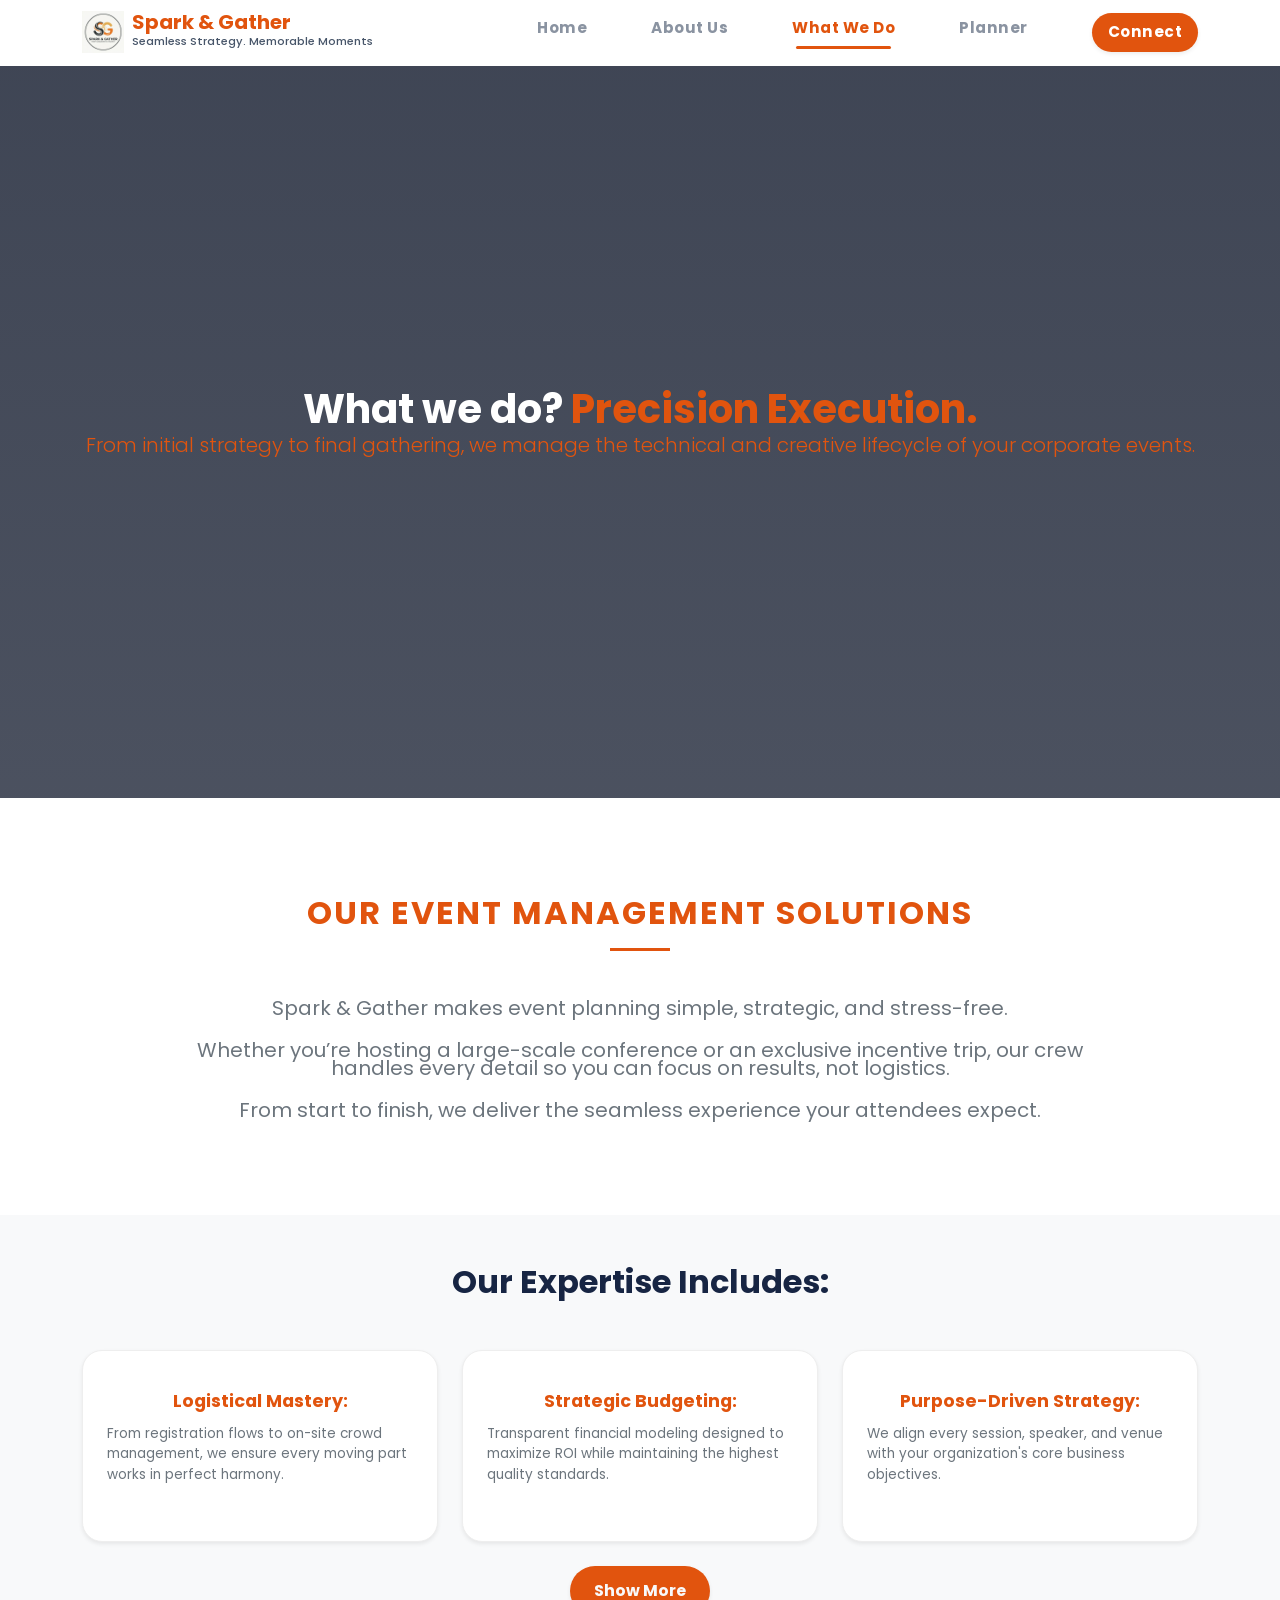
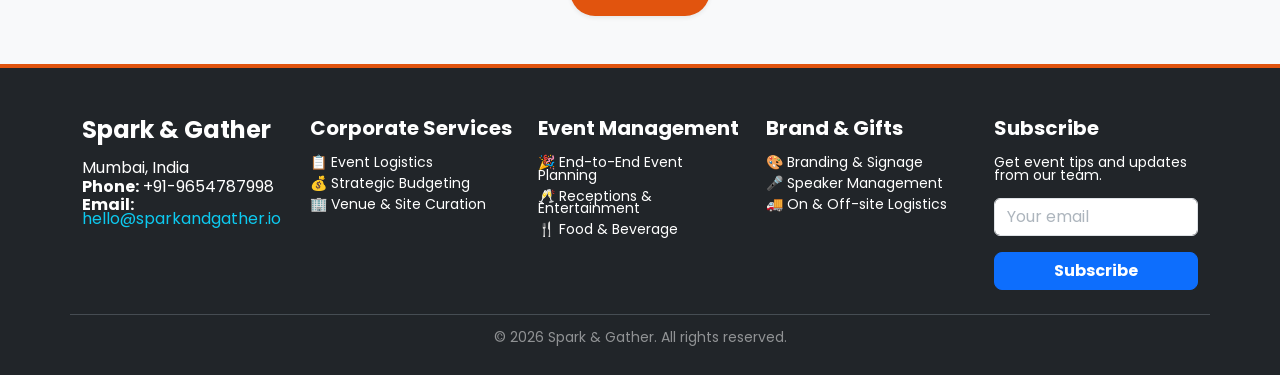
==== services.html @ eb707bdb "Add files via upload" ====
<!DOCTYPE html>
<html lang="en">
<head>
    <meta charset="UTF-8">
    <meta name="viewport" content="width=device-width, initial-scale=1">
    <title>What We Do | Our Services</title>
    <link href="https://cdn.jsdelivr.net/npm/bootstrap@5.3.2/dist/css/bootstrap.min.css" rel="stylesheet">
    <link href="https://fonts.googleapis.com/css2?family=Poppins:wght@300;400;600;700&display=swap" rel="stylesheet">
    <link rel="stylesheet" href="style.css">

    <style>
        /* What We Do page - Hero Section */
        .services-hero {
            background: linear-gradient(rgba(15, 23, 42, 0.8), rgba(15, 23, 42, 0.75)), 
                        url('https://images.unsplash.com/photo-1454165804606-c3d57bc86b40?q=80&w=1170?auto=format&fit=crop&w=1600&q=80') !important;
            background-size: cover;
            background-position: center;
            background-attachment: fixed;
            height: 82vh;
            min-height: 500px; 
            margin-top: 0;
            width: 100%;
            display: flex;
            align-items: center;
            justify-content: center;
        }
        body { padding-top: 60px; }
        .service-card {
            transition: transform 0.3s ease;
            border: 1px solid #eee !important; }
        .service-card:hover {
            transform: translateY(-5px); }

        .extra-card {
            display: none; }

        .extra-card.show {
            display: block;  }
    </style>
</head>

<body>
<nav id="navbar" class="navbar navbar-expand-lg navbar-light fixed-top">
    <div class="container">
        <a class="navbar-brand d-flex align-items-center gap-2" href="index.html">
            <img src="./spark_logo.jpg" alt="Spark & Gather Logo" class="navbar-logo">
                <div class="brand-wrapper" >
                    <span class="fw-bold text-warning py-1">Spark & Gather</span><br>
                    <p class="brand-text py-1">Seamless Strategy. Memorable Moments</p>
                </div>
        </a>

        <button class="navbar-toggler border-0"
                type="button"
                data-bs-toggle="collapse"
                data-bs-target="#navMenu"
                aria-controls="navMenu"
                aria-expanded="false"
                aria-label="Toggle navigation">
            <span class="navbar-toggler-icon"></span>
        </button>

        <div class="collapse navbar-collapse" id="navMenu">
            <ul class="navbar-nav ms-auto text-center">
                <li class="nav-item"><a class="nav-link px-3" href="index.html">Home</a></li>
                <li class="nav-item"><a class="nav-link px-3" href="about.html">About Us</a></li>
                <li class="nav-item"><a class="nav-link active px-3" href="services.html">What We Do</a></li>
                <li class="nav-item"><a class="nav-link px-3" href="planner.html">Planner</a></li>
                <li class="nav-item">
                    <a class="nav-link btn btn-warning text-dark fw-bold ms-lg-3 px-3 rounded-pill shadow-sm"
                       href="contact.html">Connect</a>
                </li>
            </ul>
        </div>
    </div>
</nav>

<section class="services-hero d-flex align-items-center justify-content-center text-white">
    <div class="container text-center">
        <h1 class="display-6 fw-bold animate__animated animate__fadeInUp">What we do? 
        <span class="text-warning"> Precision Execution.</span>
        <p class="lead animate__animated animate__delay-1s text-warning">From initial strategy to final gathering, we manage the technical and creative lifecycle of your corporate events.</p>
        </h1>
    </div>
</section>
    
<section class="py-5 bg-white">
    <div class="container py-lg-5">
        <div class="row justify-content-center text-center">
            <div class="col-lg-10 reveal">
                <h2 class="text-warning fw-bold text-uppercase mb-3" style="letter-spacing: 2px;">Our Event Management Solutions</h2>
                <div class="mx-auto bg-warning mb-5" style="height: 3px; width: 60px;"></div>
                
                <p class="fs-5 text-secondary leading-relaxed mb-4">
                    Spark & Gather makes event planning simple, strategic, and stress-free. 
                </p>
                <p class="fs-5 text-secondary leading-relaxed mb-4">
                    Whether you’re hosting a large-scale conference or an exclusive incentive trip, our crew handles every detail so you can focus on results, not logistics. 
                </p>
                <p class="fs-5 text-secondary leading-relaxed mb-0">
                    From start to finish, we deliver the seamless experience your attendees expect.
                </p>
            </div>
        </div>
    </div>
</section>

<section class="py-5 bg-light">
    <div class="container">
        <div class="text-center mb-5 reveal">
            <h2 class="fw-bold">Our Expertise Includes:</h2>
        </div>
        
        <div class="row g-4" id="cardcontainer">
            <div class="col-md-6 col-lg-4">
                <div class="card service-card shadow-sm p-4 h-100">
                    <h5 class="fw-bold text-warning">Logistical Mastery:</h5>
                    <p class="small text-secondary">From registration flows to on-site crowd management, we ensure every moving part works in perfect harmony.</p>
                </div>
            </div>
          
            <div class="col-md-6 col-lg-4">
                <div class="card service-card shadow-sm p-4 h-100">
                    <h5 class="fw-bold text-warning">Strategic Budgeting: </h5>
                    <p class="small text-secondary">Transparent financial modeling designed to maximize ROI while maintaining the highest quality standards.</p>
                </div>
            </div>

            <div class="col-md-6 col-lg-4">
                <div class="card service-card shadow-sm p-4 h-100">
                    <h5 class="fw-bold text-warning">Purpose-Driven Strategy:</h5>
                    <p class="small text-secondary">We align every session, speaker, and venue with your organization's core business objectives.</p>
                </div>
            </div>

            <div class="col-md-6 col-lg-4 extra-card">
                <div class="card service-card shadow-sm p-4 h-100">
                    <h5 class="fw-bold text-warning">Venue & Site Curation:</h5>
                    <p class="small text-secondary">We discover and negotiate the ideal locations that match your brand’s aesthetic and logistical needs.</p>
                </div>
            </div>

            <div class="col-md-6 col-lg-4 extra-card">
                <div class="card service-card shadow-sm p-4 h-100">
                    <h5 class="fw-bold text-warning">Receptions & Experience:</h5>
                    <p class="small text-secondary">From sophisticated galas to high-impact networking, we ensure precision through curated entertainment.</p>
                </div>
            </div>

            <div class="col-md-6 col-lg-4 extra-card">
                <div class="card service-card shadow-sm p-4 h-100">
                    <h5 class="fw-bold text-warning">Branding & Signage:</h5>
                    <p class="small text-secondary">Creative services including stage design, motion graphics, and environmental branding to enhance the attendee journey.</p>
                </div>
            </div>

            <div class="col-md-6 col-lg-4 extra-card">
                <div class="card service-card shadow-sm p-4 h-100">
                    <h5 class="fw-bold text-warning">Speaker & Talent Sourcing:</h5>
                    <p class="small text-secondary">We connect you with industry leaders and diverse voices to amplify your event’s credibility.</p>
                </div>
            </div>


            <div class="col-md-6 col-lg-4 extra-card">
                <div class="card service-card shadow-sm p-4 h-100">
                    <h5 class="fw-bold text-warning">Culinary Management:</h5>
                    <p class="small text-secondary">Exceptional food and beverage quality paired with operational efficiency and cost control.</p>
                </div>
            </div>

        </div>
        <div class="text-center mt-4">
                <button id="toggleBtn" class="btn-glow fw-bold text-light rounded-pill shadow-sm px-4">Show More</button>
            </div>
</section>

<!-- Footer Section -->
<footer class="bg-dark text-white pt-5 pb-3">
    <div class="container">
        <div class="row gy-5">

            <!-- Column 1 -->
            <div class="col-lg">
                <h4 class="fw-bold mb-3">Spark & Gather</h4>
                <p class="mb-1">Mumbai, India</p>
                <p class="mb-1"><strong>Phone:</strong> +91-9654787998</p>
                <p class="mb-0">
                    <strong>Email:</strong>
                    <a href="mailto:hello@sparkandgather.io" class="text-decoration-none text-info">hello@sparkandgather.io</a>
                </p>
            </div>
             <!-- Column 2 -->
            <div class="col-lg">
                <h5 class="fw-bold mb-3">Corporate Services</h5>
                <ul class="list-unstyled small">
                    <li class="mb-2">📋 Event Logistics</li>
                    <li class="mb-2">💰 Strategic Budgeting</li>
                    <li class="mb-2">🏢 Venue & Site Curation</li>
                </ul>
            </div>           
            <!-- Column 3 -->
            <div class="col-lg">
                <h5 class="fw-bold mb-3">Event Management</h5>
                <ul class="list-unstyled small">
                    <li class="mb-2">🎉 End-to-End Event Planning</li>
                    <li class="mb-2">🥂 Receptions & Entertainment</li>
                    <li class="mb-2">🍴 Food & Beverage</li>
                </ul>
            </div>
            <!-- Column 4 -->
            <div class="col-lg">
                <h5 class="fw-bold mb-3">Brand & Gifts</h5>
                <ul class="list-unstyled small fs-8">
                    <li class="mb-2">🎨 Branding & Signage</li>
                    <li class="mb-2">🎤 Speaker Management</li>
                    <li class="mb-2">🚚 On & Off-site Logistics</li>
                </ul>
            </div>
            <!-- Column 5 -->
            <div class="col-lg">
                <h5 class="fw-bold mb-3">Subscribe</h5>
                <p class="small">Get event tips and updates from our team.</p>
                <form id="subscribeForm">
                    <input type="hidden" name="access_key" value="70c55c6e-e830-4277-8eca-824af865ee5a">
                    <input type="hidden" name="subject" value="New Newsletter Subscription">
                    <div class="mb-3">
                        <input type="email" name="email" class="form-control" placeholder="Your email" required>
                    </div>
                    <button type="submit" class="btn btn-primary w-100 fw-bold rounded-3">Subscribe</button>
                </form>

                <div id="subscribeSuccess" class="alert alert-success mt-3 d-none">✅ Thank you for subscribing!
</div>
</div>
         <!-- Bottom Line -->
        <p class="text-center opacity-50 mt-4 pt-3 border-top border-secondary small">
            © 2026 Spark & Gather. All rights reserved.
        </p>
</footer>

<script src="https://cdn.jsdelivr.net/npm/bootstrap@5.3.2/dist/js/bootstrap.bundle.min.js"></script>
<script>
    // Reveal animation logic
    const reveal = () => {
        const reveals = document.querySelectorAll(".reveal");
        reveals.forEach(el => {
            let windowHeight = window.innerHeight;
            let elementTop = el.getBoundingClientRect().top;
            if (elementTop < windowHeight - 100) el.classList.add("active");
        });
    }
    window.addEventListener("scroll", reveal);
    window.onload = reveal;

    // Navbar scroll logic
    window.onscroll = () => {
        const nav = document.querySelector('#navbar');
        if (window.scrollY > 50) nav.classList.add('scrolled');
        else nav.classList.remove('scrolled');
    };

    // Show More/Less toggle logic
    const toggleBtn = document.getElementById("toggleBtn");
    const extraCards = document.querySelectorAll(".extra-card");

    toggleBtn.addEventListener("click", function () {
        extraCards.forEach(card => {
            card.classList.toggle("show");
        })

        if (toggleBtn.textContent === "Show More") {
            toggleBtn.textContent = "Show Less";
        } else {
            toggleBtn.textContent = "Show More";
        }
    });

    // Thank you for subscribing logic
    document.addEventListener("DOMContentLoaded", function() {
    const form = document.getElementById("subscribeForm");
    form.addEventListener("submit", async function(e) {
        e.preventDefault();
        const formData = new FormData(form);
        try {
            const response = await fetch("https://api.web3forms.com/submit", {
                method: "POST",
                body: formData
            });
            const result = await response.json();
            if (result.success) {
                document.getElementById("subscribeSuccess").classList.remove("d-none");
                form.reset();
            } else {
                alert("Something went wrong.");
            }
        } catch (error) {
            alert("Submission failed.");
        }
    });
    });
    
</script>

</body>
</html>
---- style.css ----
:root {
    --primary-dark: #172543;
    --accent-goldbrown: #e1540e;
    --text-gray: #475569;
    --white: #ffffff;
}

body {
    font-family: 'Poppins', sans-serif;
    color: var(--primary-dark);
    line-height: 0.9;
}

        /* Placeholder color */
.form-control::placeholder {
    color: #adb5bd;   /* Bootstrap grey */
    opacity: 1;  
}

.text-warning { color: var(--accent-goldbrown) !important; }
.btn-outline-warning { border-color: var(--accent-goldbrown) !important; color: var(--accent-goldbrown) !important; }
.btn-outline-warning:hover {
    background: var(--accent-goldbrown) !important;
    color: var(--white) !important;
    border-color: var(--accent-goldbrown) !important;
}
.bg-warning { background: var(--accent-goldbrown) !important; color: var(--white) !important; }

#navbar {
    position: fixed;
    top: 3;
    left: 2;
    width: 100%;
    background: var(--white);
    padding: 0.4rem 0;
    z-index: 1000;
    border-bottom: 1px solid #e5e7eb;
}

#navbar .container {
    display: flex;
    justify-content: space-between;
    align-items: center;
    border-color: var(--accent-goldbrown);
}

/* Navigation List */
#navbar ul {
    list-style: none;
    display: flex;
    gap: 2rem;
    margin: 0;
    padding: 0;
}

/* Nav Links */
#navbar ul li a {
    text-decoration: none;
    font-size: 0.95rem;
    font-weight: 700;
    color: #8a93a1;
}

.nav-link:hover {
    color: var(--accent-goldbrown) !important;
}

/* Active link underline */
.nav-link.active {
    color: var(--accent-goldbrown) !important;
    font-weight: 600;
    position: relative;
}

.nav-link.active::after {
    content: '';
    position: absolute;
    width: 70%;
    height: 3px;
    bottom: -6px;
    left: 15%;
    background-color: var(--accent-goldbrown);
    border-radius: 3px;
}

/* Logo */
.navbar-logo {
    height: 42px;
    width: auto;
    object-fit: contain;
    transition: 0.3s ease;
} 

.navbar-logo:hover {
    transform: scale(1.1);
}

.brand-text {
    font-size: 0.7rem;  
    font-weight: 500;
    color: var(--text-gray);
    margin: 0;
    line-height: 1.2;
}

.nav-link.btn-warning {
    background-color: var(--accent-goldbrown) !important;
    border-color: var(--accent-goldbrown) !important;
    color: var(--white) !important;
}
/* Connect Button Hover Fix */
.nav-link.btn-warning:hover {
    color: var(--white) !important;
}
.nav-link { font-weight: 500; letter-spacing: 0.5px; border: var(--accent-goldbrown);} 

/* Mobile background */
@media (max-width: 991px) {
    #navbar {
        background: var(--white);
    }
}

/* --- Hero --- */
.hero {
    height: 90vh;
    min-height: 600px;
    background: linear-gradient(rgba(15, 23, 42, 0.75), rgba(15, 23, 42, 0.65)), 
                url('https://images.unsplash.com/photo-1511578314322-379afb476865?auto=format&fit=crop&w=1600&q=80');
    background-size: cover;
    background-position: center;
    display: flex;
    align-items: center;
}

/* --- Mobile Fixes --- */
@media (max-width: 768px) {
    .hero { height: auto; padding: 150px 0 100px; }
    .display-2 { font-size: 2.8rem; }
}

.badge-tag {
    display: inline-block;
    background: var(--accent-goldbrown);
    color: #000;
    padding: 8px 20px;
    border-radius: 50px;
    font-weight: 700;
    margin-bottom: 20px;
    text-transform: uppercase;
    font-size: 0.85rem;
}

.btn-glow {
    background: var(--accent-goldbrown);
    color: #000;
    padding: 18px 45px;
    font-weight: 700;
    transition: 0.3s;
    box-shadow: 0 10px 20px rgba(251, 191, 36, 0.3);
    border: none;
}

.btn-glow:hover {
    transform: translateY(-3px);
    box-shadow: 0 15px 30px rgba(251, 191, 36, 0.5);
}

/* --- Content Section --- */
.feature-box {
    background: #f8fafc;
    border: 1px solid #e2e8f0;
    transition: 0.3s;
}

.feature-box:hover {
    background: var(--white);
    transform: scale(1.02);
}

.cta-strip {
    background: var(--primary-dark);
}

/* --- Reveal Animation --- */
.reveal {
    opacity: 2;
    transform: translateY(30px);
    transition: all 0.8s ease-out;
}

.reveal.active {
    opacity: 1;
    transform: translateY(0);
}


/* service grid cards */
.service-card {
    background: var(--white);
    border: 1px solid rgba(0,0,0,0.05) !important;
    padding: 2.5rem 1.5rem !important;
    border-radius: 20px !important;
    display: flex;
    flex-direction: column;
    align-items: center;
    justify-content: center;
}

.service-card h5 {
    color: var(--primary-dark);
    font-size: 1.1rem;
    margin-bottom: 0.75rem;
    font-weight: 700;
}

.service-card p {
    font-size: 0.85rem;
    line-height: 1.5;
}

/* hover effect without */
.service-card:hover {
    background: var(--white) !important; 
    border-color: var(--accent-goldbrown) !important;
    transform: translateY(-10px);
}
        #navbar {
            transition: all 0.4s ease;
            border-bottom: 1px solid rgba(255, 255, 255, 0.1);
            }
        
/* --- Animation Utility --- */
.animate-on-scroll {
    opacity: 0;
    transform: translateY(30px);
    transition: all 0.8s ease-out;
        }
        
        .is-visible {
            opacity: 1 !important;
            transform: translateY(0) !important;
        }

        footer { border-top: 4px solid var(--accent-goldbrown); }

/* Contact Page */
.contact-info-card {
    background: linear-gradient(135deg, #0f172a, #394f72);
}

.contact-form-card {
    background: var(--white);
}

.contact-form-card .form-control {
    border-radius: 8px;
    padding: 8px 12px;
}

.contact-form-card .form-control:focus {
    box-shadow: none;
    border-color: var(--accent-goldbrown);
}
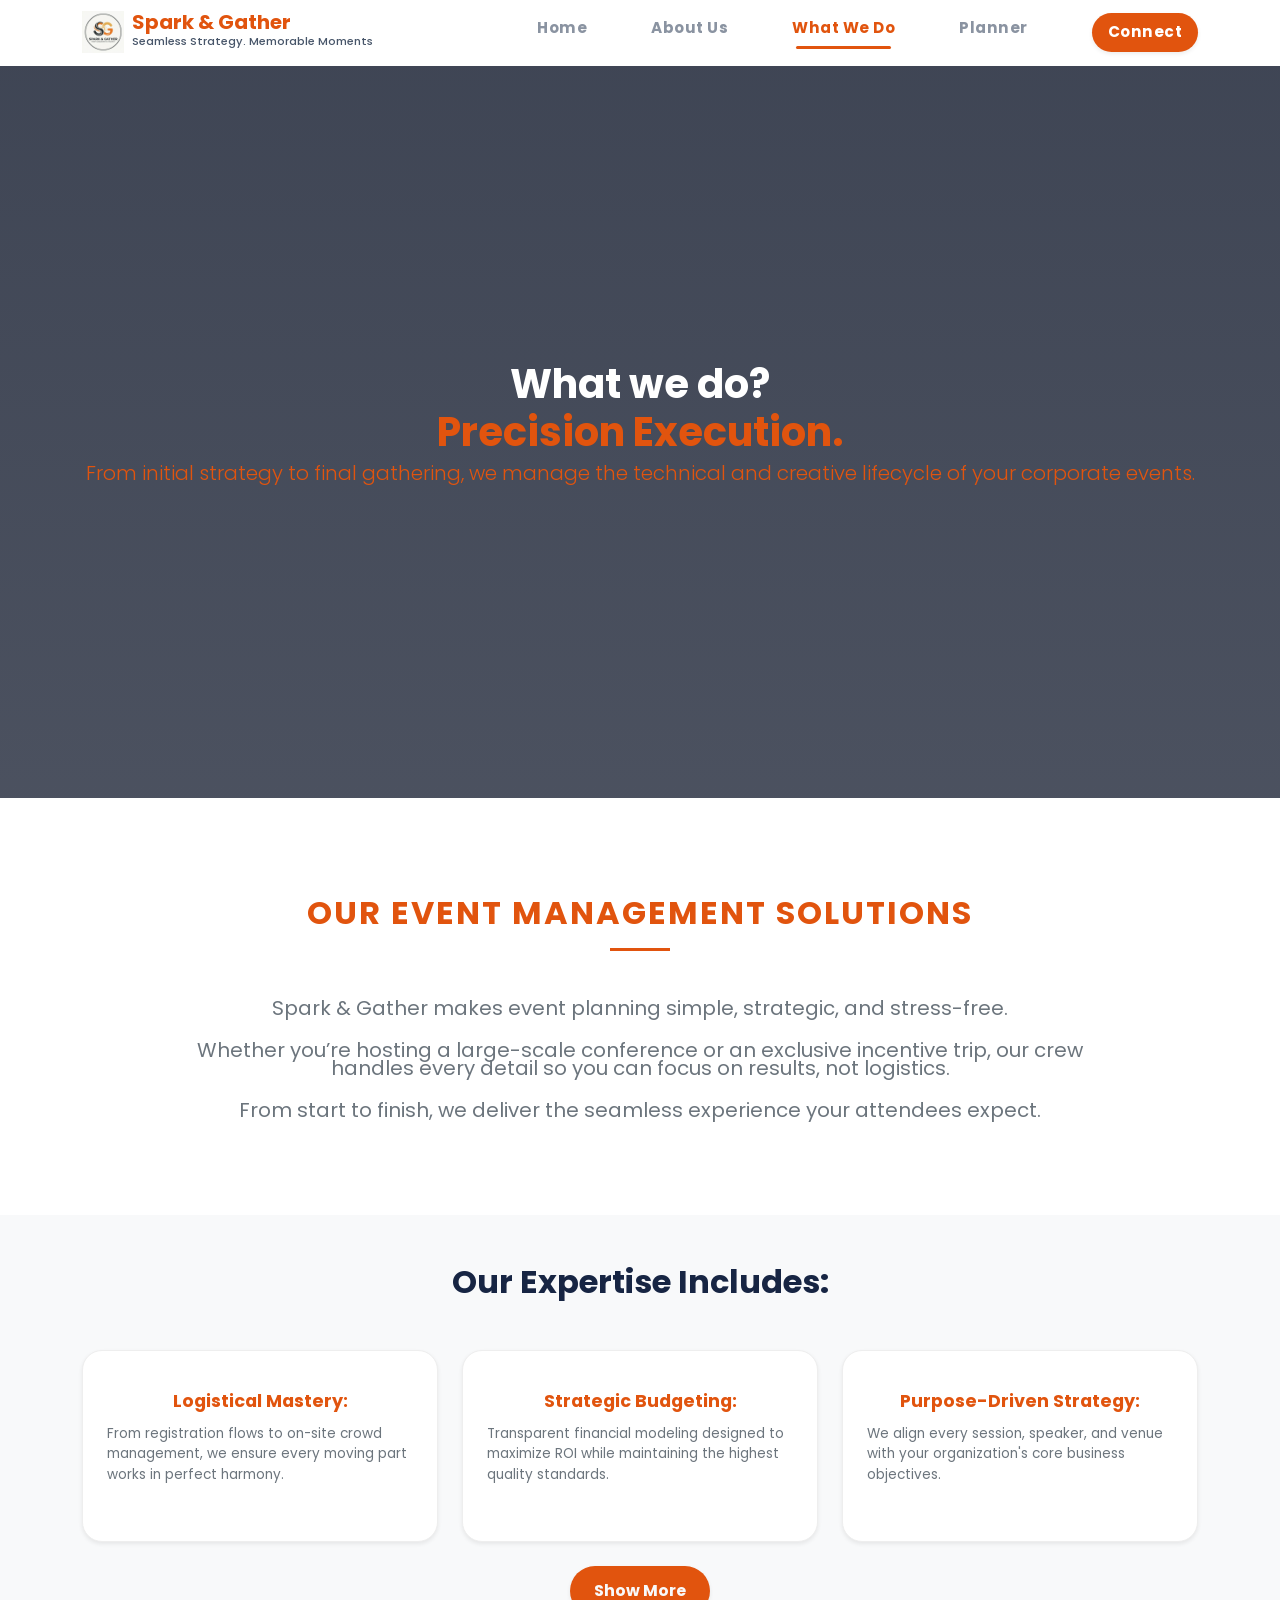
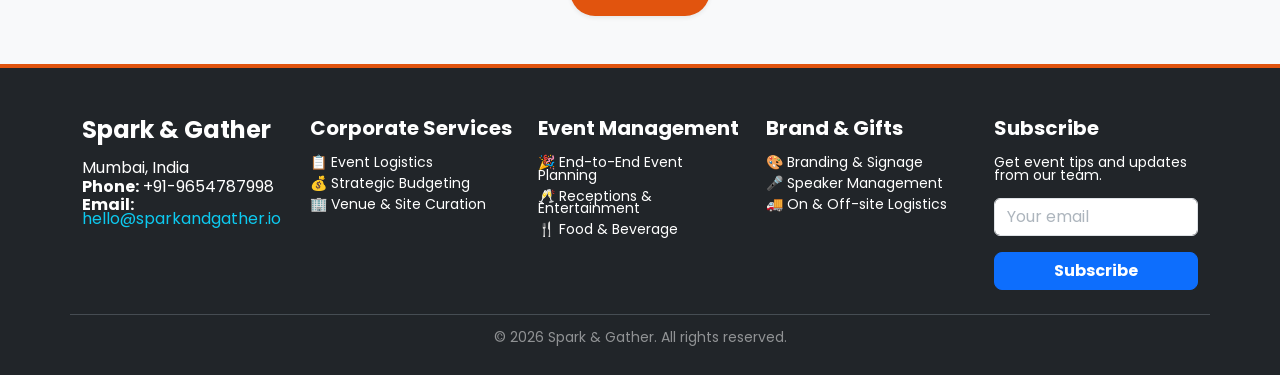
==== commit e0ab1f86: "Update services.html" ====
--- a/services.html
+++ b/services.html
@@ -77,10 +77,9 @@
 
 <section class="services-hero d-flex align-items-center justify-content-center text-white">
     <div class="container text-center">
-        <h1 class="display-6 fw-bold animate__animated animate__fadeInUp">What we do? 
-        <span class="text-warning"> Precision Execution.</span>
+        <h1 class="display-6 fw-bold animate__animated animate__fadeInUp">What we do? <br> <span class="text-warning"> Precision Execution.</span> </h1>
         <p class="lead animate__animated animate__delay-1s text-warning">From initial strategy to final gathering, we manage the technical and creative lifecycle of your corporate events.</p>
-        </h1>
+      
     </div>
 </section>
     
@@ -303,4 +302,5 @@
 </script>
 
 </body>
-</html>+
+</html>
